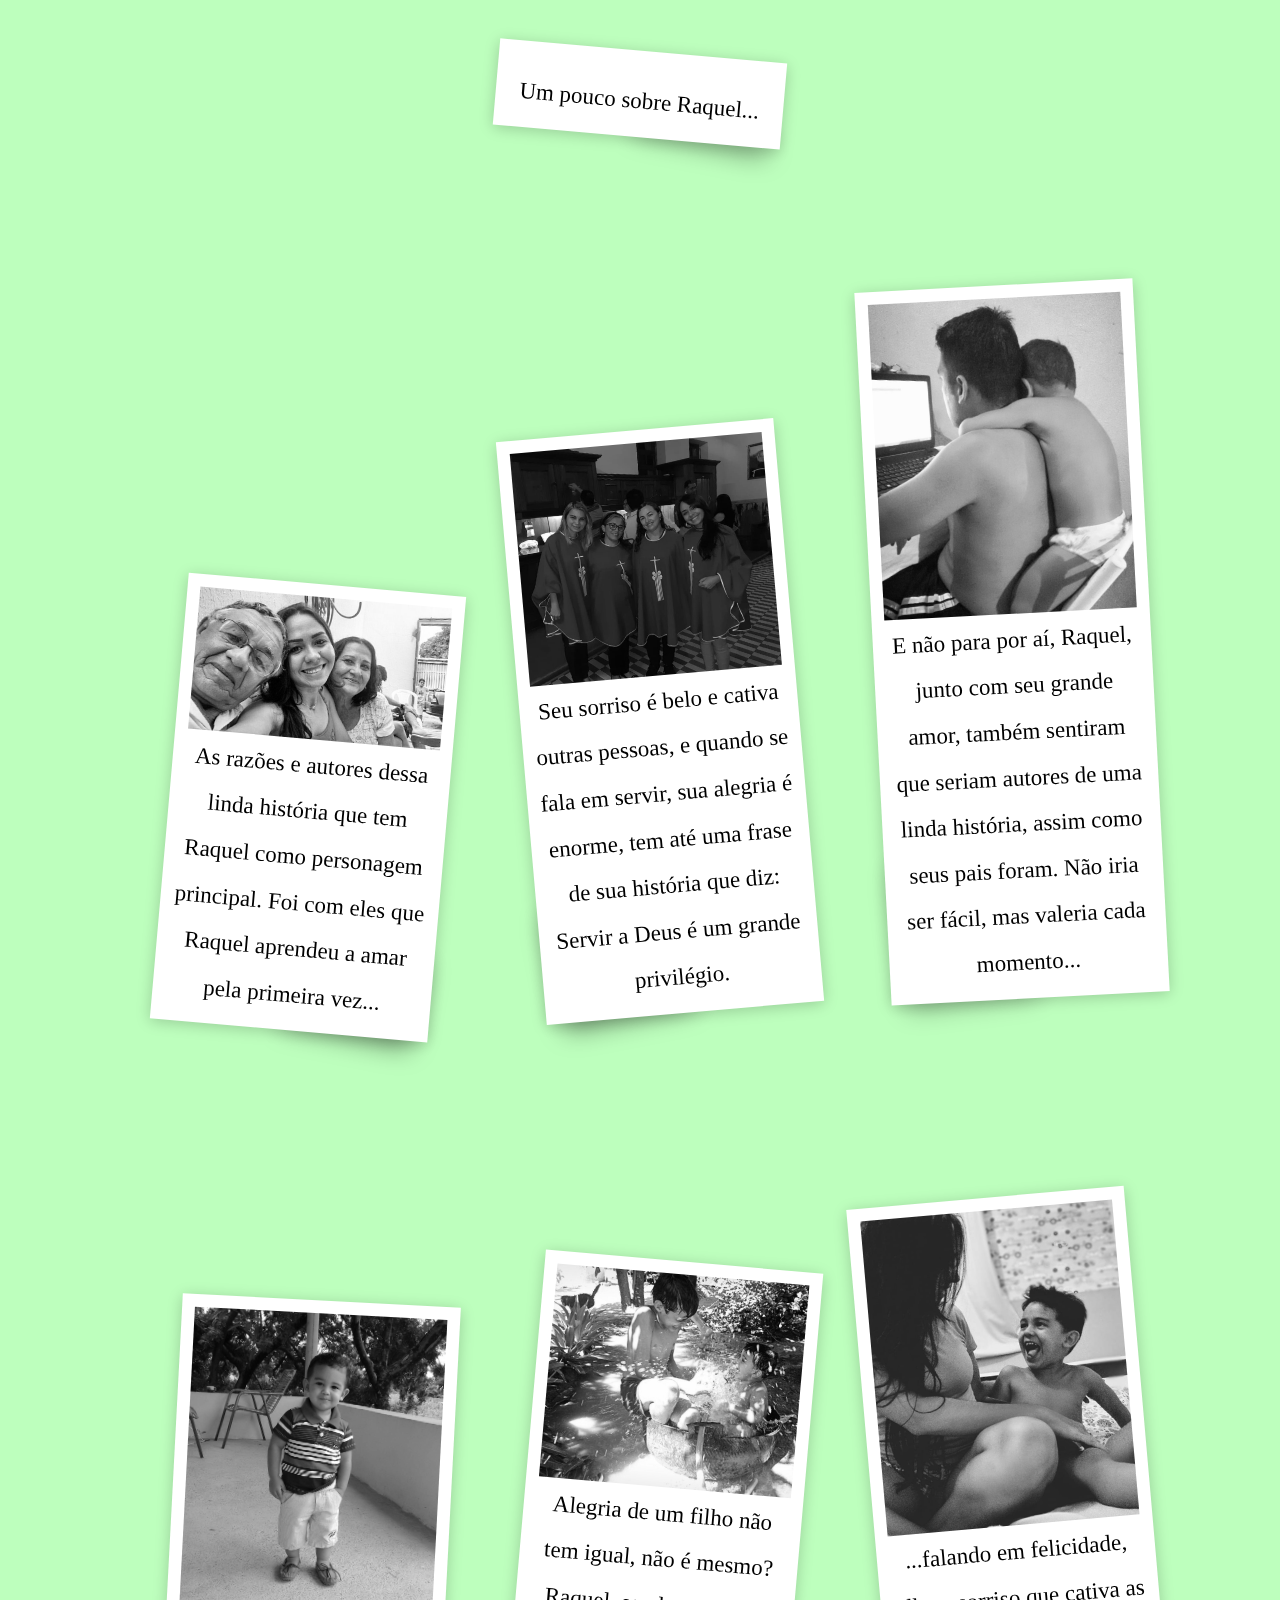
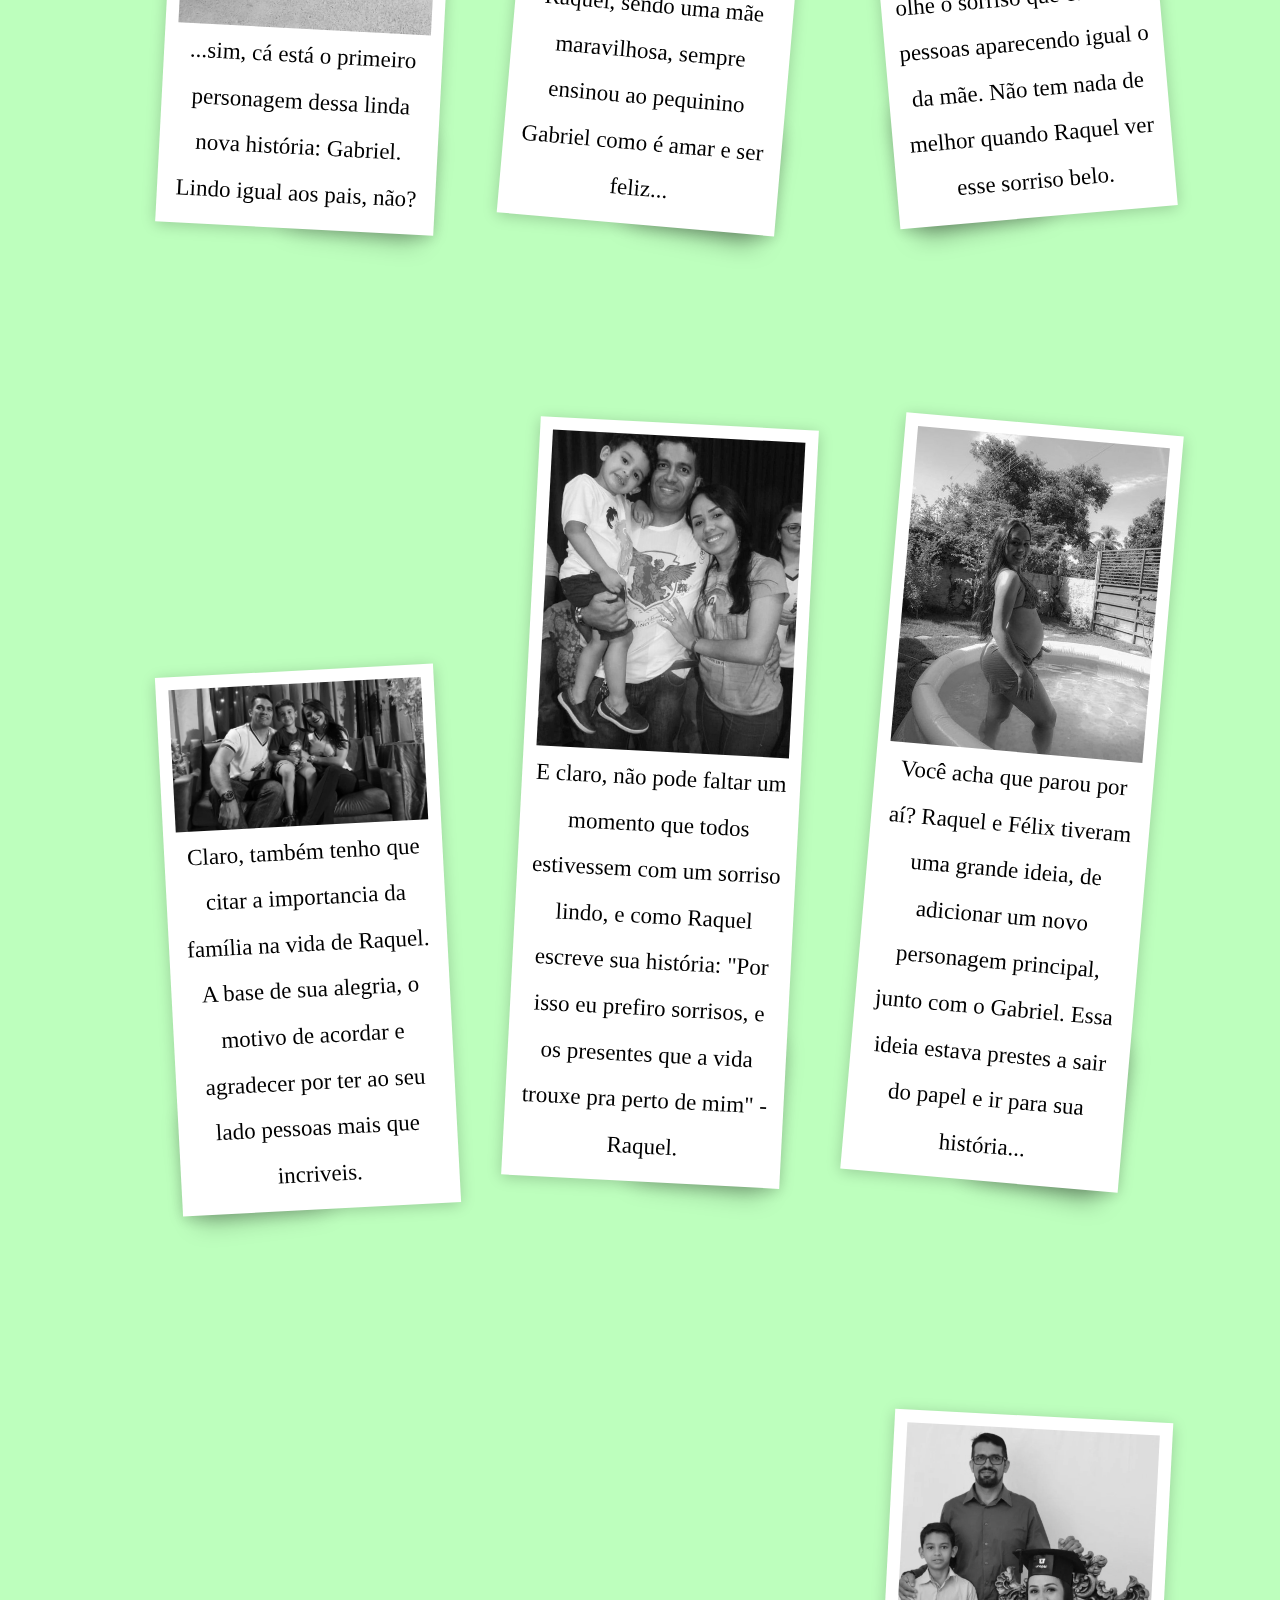
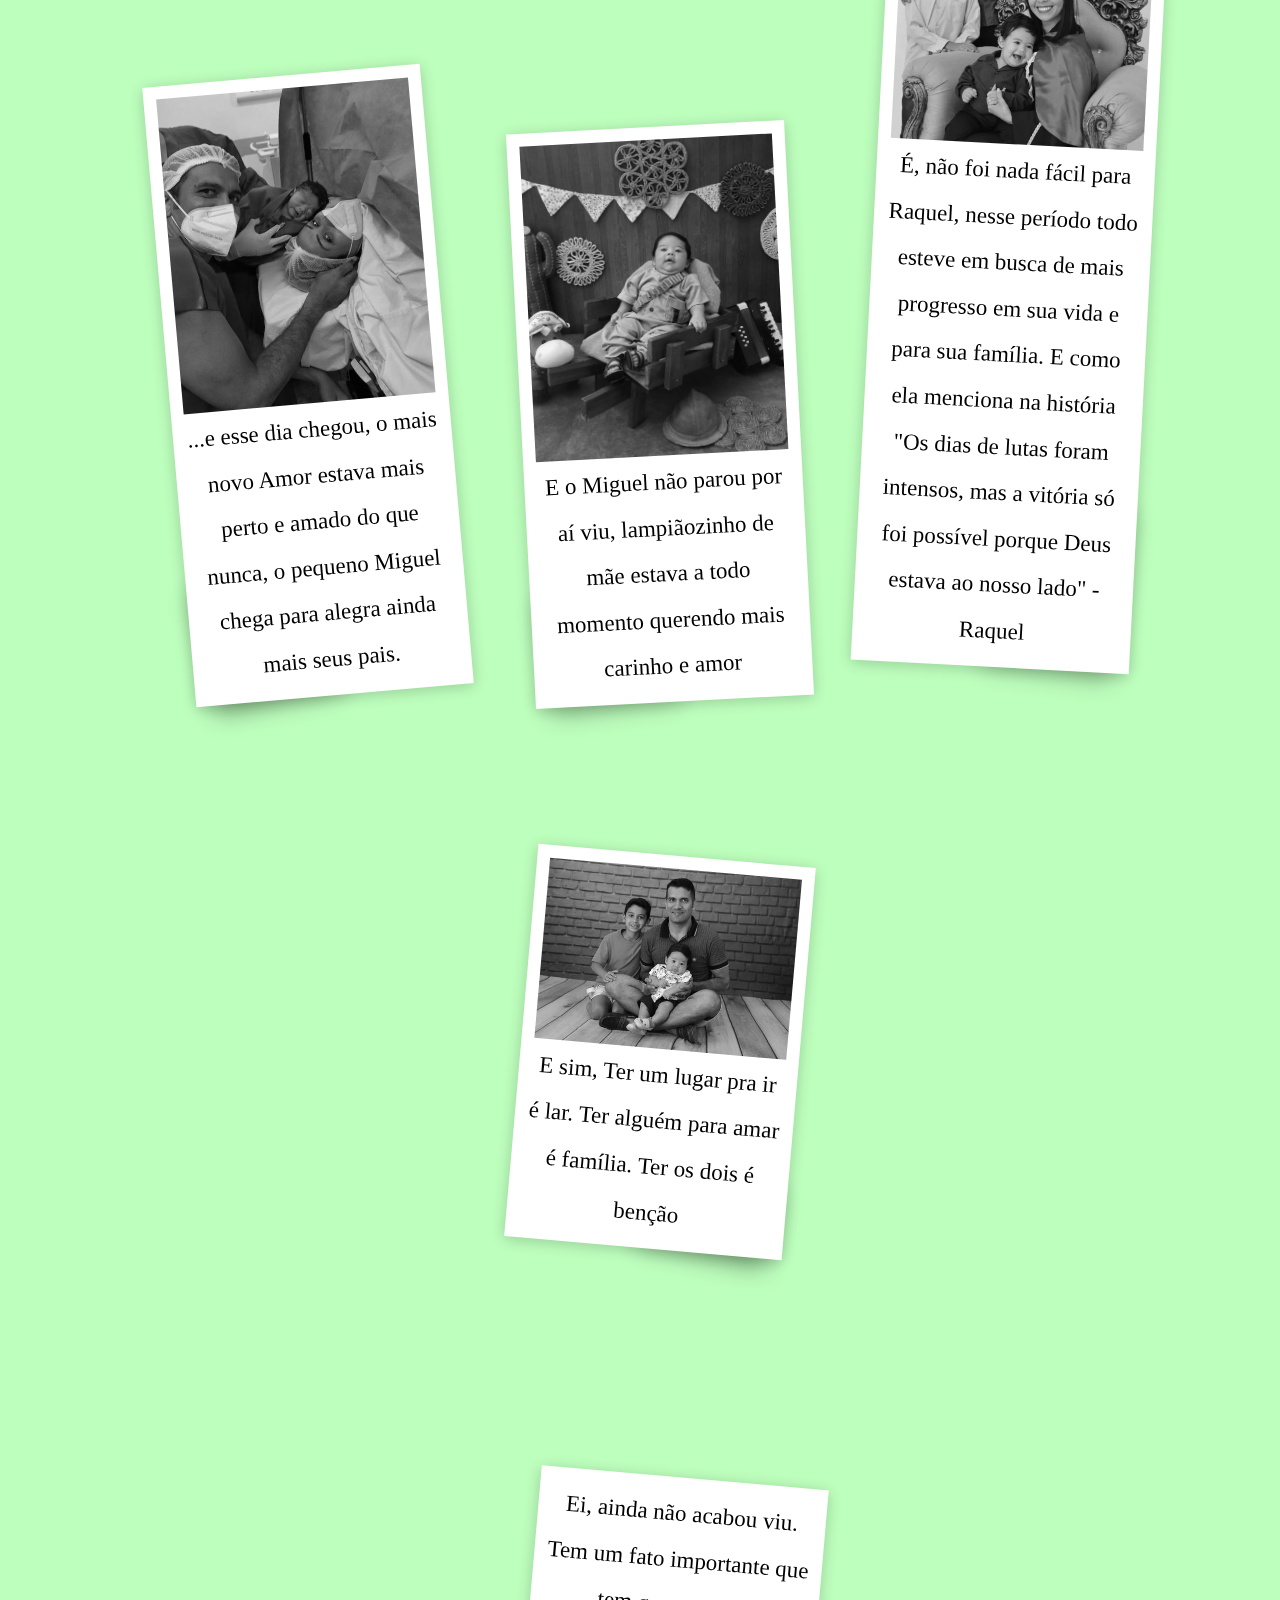
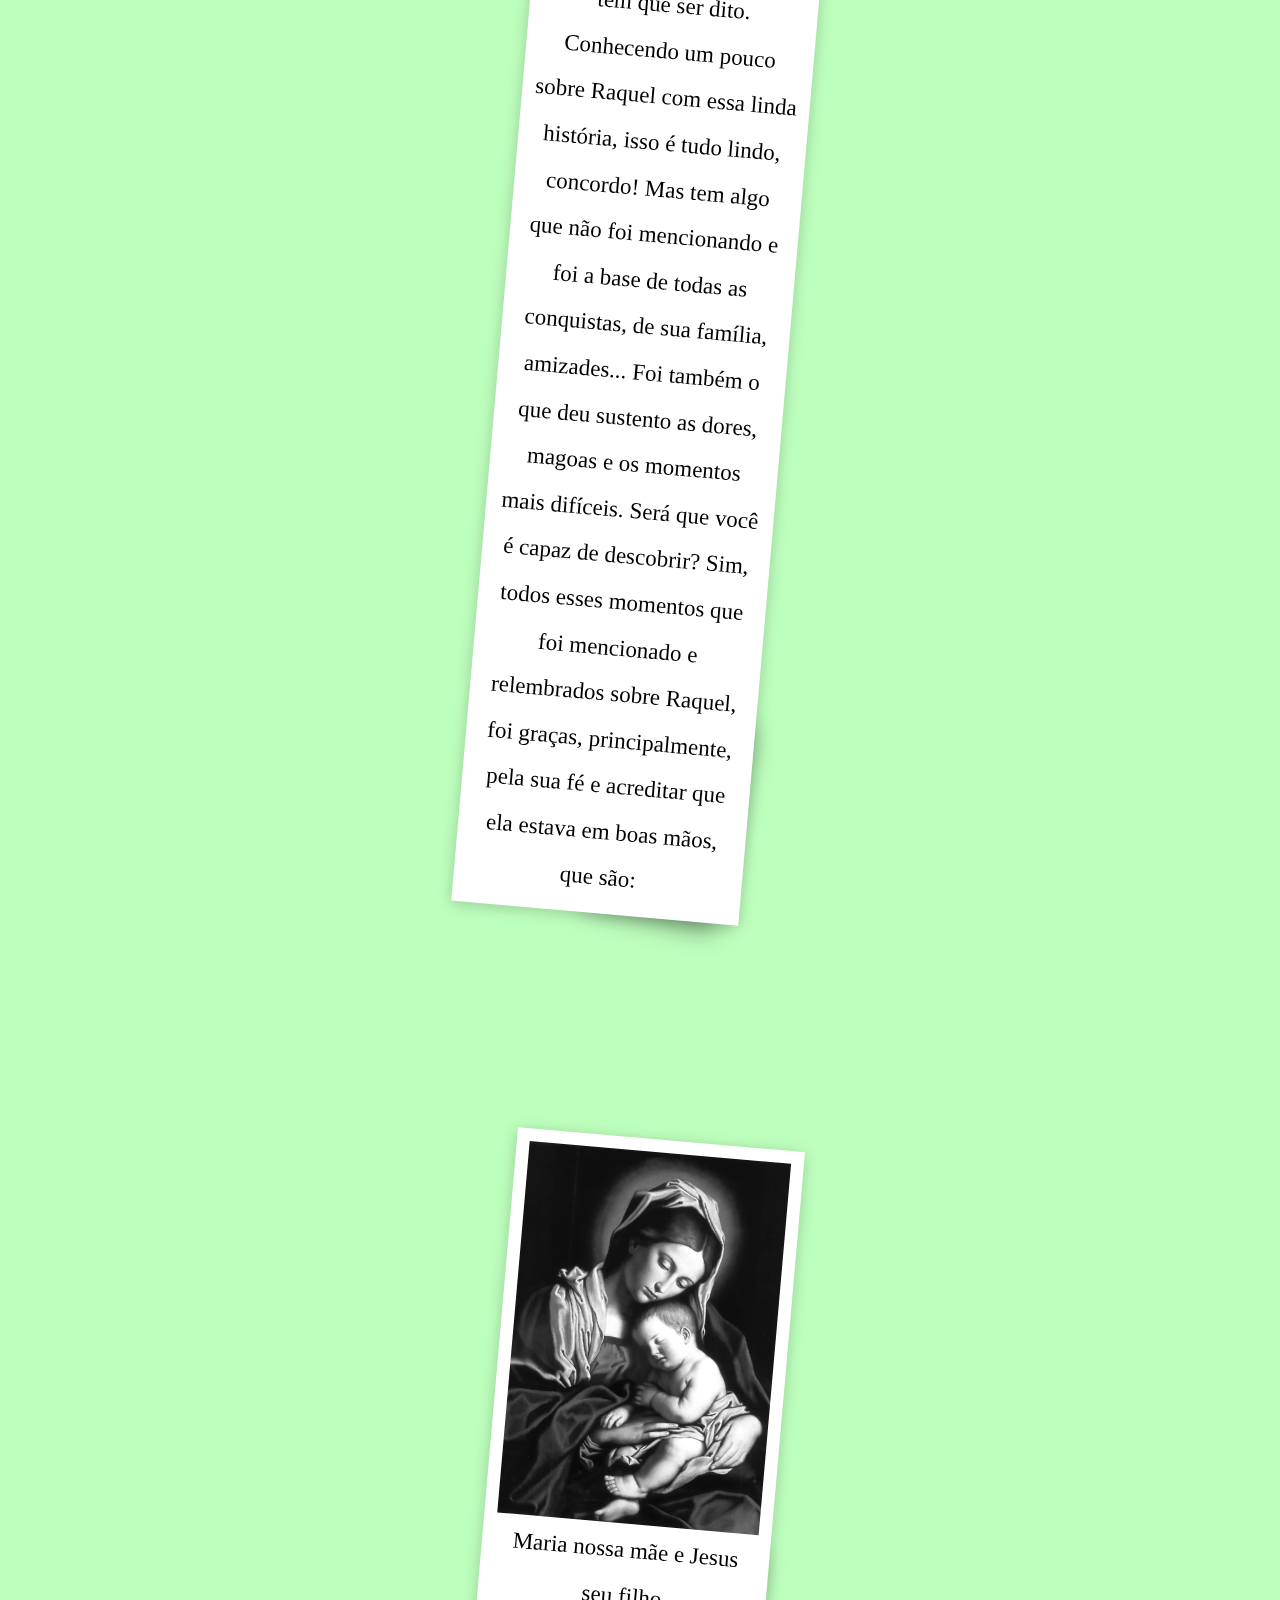
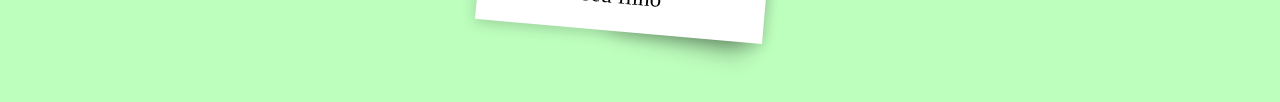
==== index.html @ 4fe65ca6 "atualizo a ordem das imagens e adiciono descrição de cada item" ====
<!DOCTYPE html>
<html lang="pt-BR">

<head>
    <meta charset="UTF-8">
    <meta name="viewport" content="width=device-width, initial-scale=1.0">
    <title>Para você Raquel ❤️</title>
    <link rel="stylesheet" href="assets/css/style.css">
</head>

<body>

    <div class="wrapper">
        <div class="title">
            <li class="item">
                <div>
                    <div class="polaroid"><img src="">
                        <div class="caption">Um pouco sobre Raquel...</div>
                    </div>
                </div>
            </li>
        </div>
        <ul id="photos">
            <!-- Images -->
        </ul>
        <div class="">
            <li class="item">
                <div class="polaroid">
                    <div class="caption">Ei, ainda não acabou viu. Tem um fato importante que tem que ser dito.
                        Conhecendo um pouco sobre Raquel com essa linda história, isso é tudo lindo, concordo! Mas tem
                        algo que não foi mencionando e foi a base de todas as conquistas, de sua família, amizades...
                        Foi também o que deu sustento as dores, magoas e os momentos mais difíceis. Será que você é
                        capaz de descobrir? Sim, todos esses momentos que foi mencionado e relembrados sobre Raquel, foi
                        graças, principalmente, pela sua fé e acreditar que ela estava em boas mãos, que são:</div>
                </div>
            </li>
        </div>
        <div class="">
            <li class="item">
                <div class="polaroid">
                    <img src="assets/images/mariaejesus.jpg" alt="Maria e Jesus">
                    <div class="caption">Maria nossa mãe e Jesus seu filho</div>
                </div>
            </li>
        </div>
    </div>


    <script src="assets/js/jquery.3.7.1.js"></script>
    <script src="assets/js/images.js"></script>
    <script src="assets/js/script.js"></script>
</body>

</html>
---- assets/css/style.css ----
* {
    box-sizing: border-box;
}

body {
    font-family: 'Poor Story', cursive;
    background: #bdffbd;
    overflow-x: hidden;
}

.wrapper {
    width: 100%;
    padding: 0 2rem;
    text-align: center;
}

.polaroid {
    background: #fff;
    padding: 1rem;
    box-shadow: 0 0.2rem 1.2rem rgba(0, 0, 0, 0.2);

}

.polaroid>img {
    max-width: 100%;
    height: auto;
}

.caption {
    font-size: 1.8rem;
    text-align: center;
    line-height: 2em;
}

.item {
    width: 30%;
    display: inline-block;
    margin-top: 2rem;
    filter: grayscale(100%);
}

.item .polaroid:before {
    content: '';
    position: absolute;
    z-index: -1;
    transition: all 0.35s;
}

.item:nth-of-type(4n+1) {
    transform: scale(0.8, 0.8) rotate(5deg);
    transition: all 0.35s;
}

.item:nth-of-type(4n+1) .polaroid:before {
    transform: rotate(6deg);
    height: 20%;
    width: 47%;
    bottom: 30px;
    right: 12px;
    box-shadow: 0 2.1rem 2rem rgba(0, 0, 0, 0.4);
}

.item:nth-of-type(4n+2) {
    transform: scale(0.8, 0.8) rotate(-5deg);
    transition: all 0.35s;
}

.item:nth-of-type(4n+2) .polaroid:before {
    transform: rotate(-6deg);
    height: 20%;
    width: 47%;
    bottom: 30px;
    left: 12px;
    box-shadow: 0 2.1rem 2rem rgba(0, 0, 0, 0.4);
}

.item:nth-of-type(4n+4) {
    transform: scale(0.8, 0.8) rotate(3deg);
    transition: all 0.35s;
}

.item:nth-of-type(4n+4) .polaroid:before {
    transform: rotate(4deg);
    height: 20%;
    width: 47%;
    bottom: 30px;
    right: 12px;
    box-shadow: 0 2.1rem 2rem rgba(0, 0, 0, 0.3);
}

.item:nth-of-type(4n+3) {
    transform: scale(0.8, 0.8) rotate(-3deg);
    transition: all 0.35s;
}

.item:nth-of-type(4n+3) .polaroid:before {
    transform: rotate(-4deg);
    height: 20%;
    width: 47%;
    bottom: 30px;
    left: 12px;
    box-shadow: 0 2.1rem 2rem rgba(0, 0, 0, 0.3);
}

.item:hover {
    filter: none;
    transform: scale(1, 1) rotate(0deg) !important;
    transition: all 0.35s;
}

.item:hover .polaroid:before {
    content: '';
    position: absolute;
    z-index: -1;
    transform: rotate(0deg);
    height: 90%;
    width: 90%;
    bottom: 0%;
    right: 5%;
    box-shadow: 0 1rem 3rem rgba(0, 0, 0, 0.2);
    transition: all 0.35s;
}

@media (max-width: 620px) {
    ul{
        padding: 0 !important;
    }
    .wrapper{
        padding: 0 10px !important;
    }
    .item {
        width: 100%;
        display: block;
    }
    
    .polaroid{
        width: 100%;
    }

    .caption {
        display: flex;
        flex-wrap: wrap;
    }
}
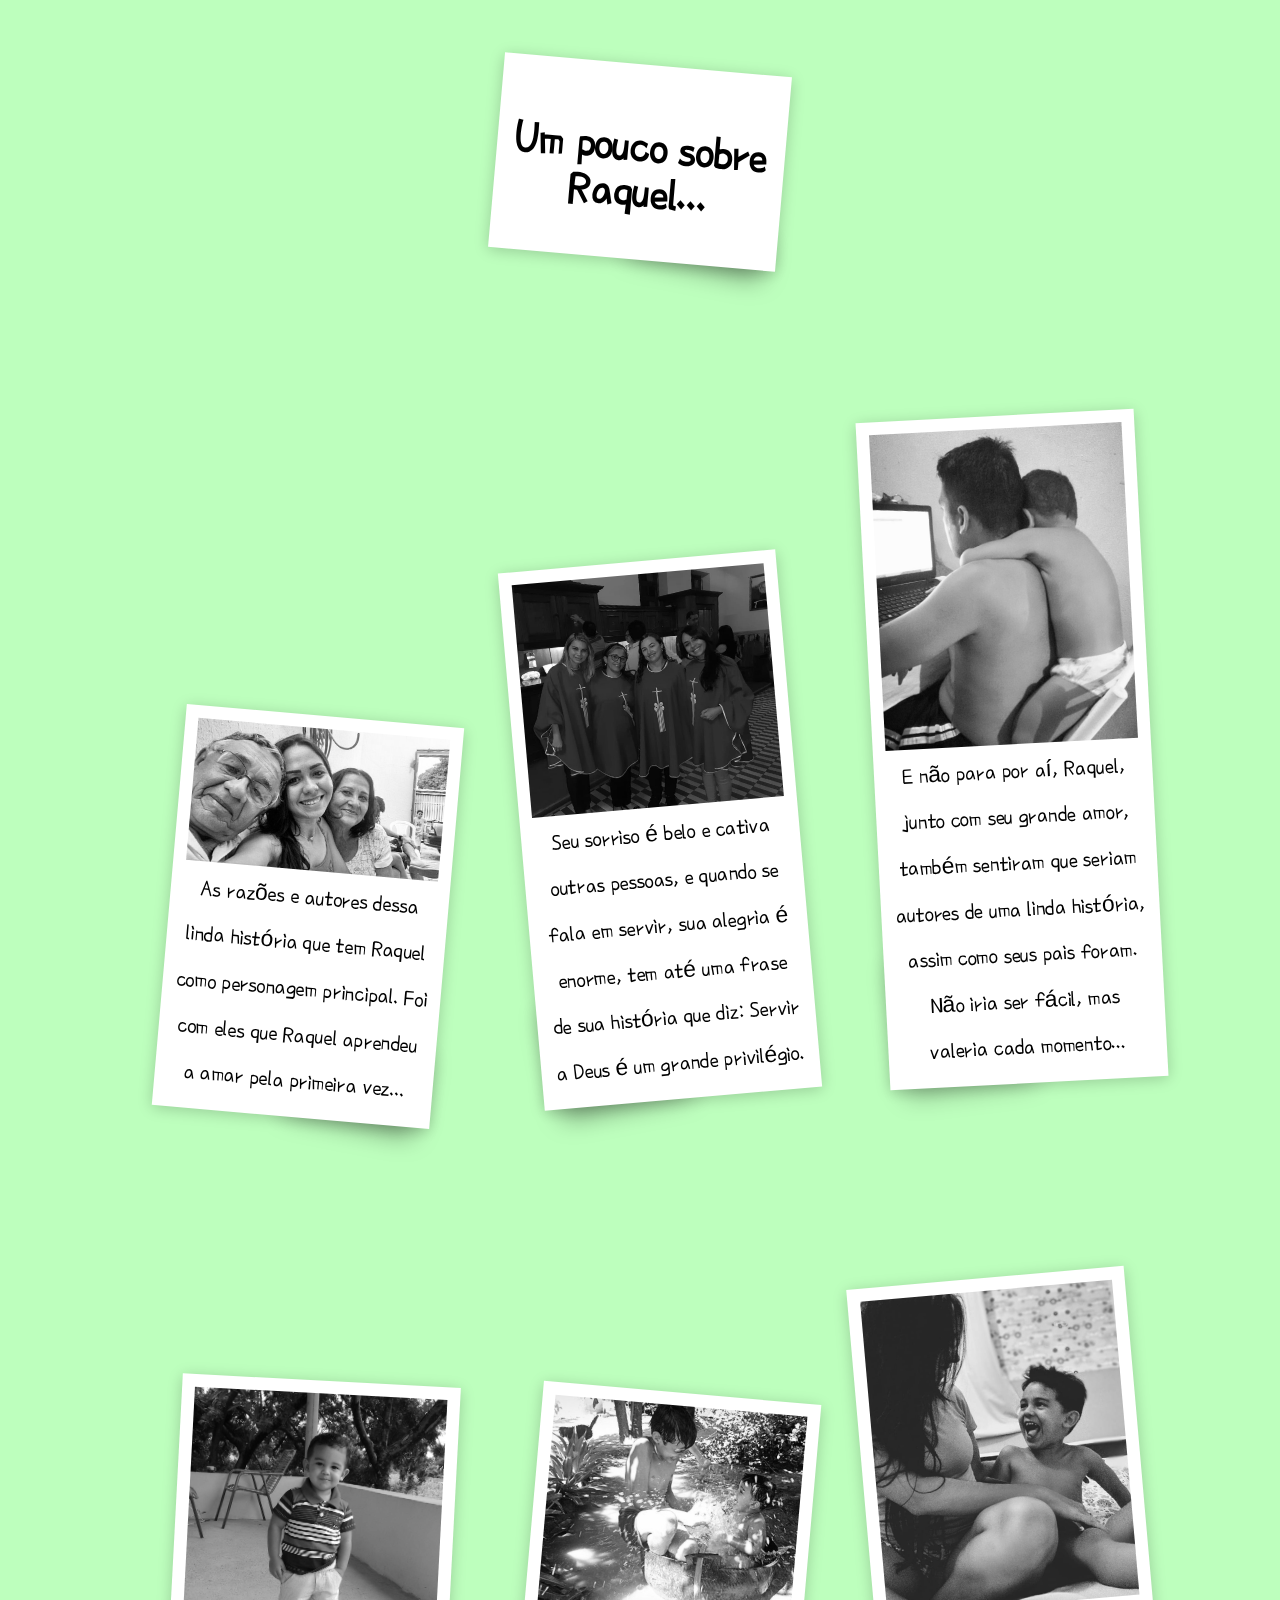
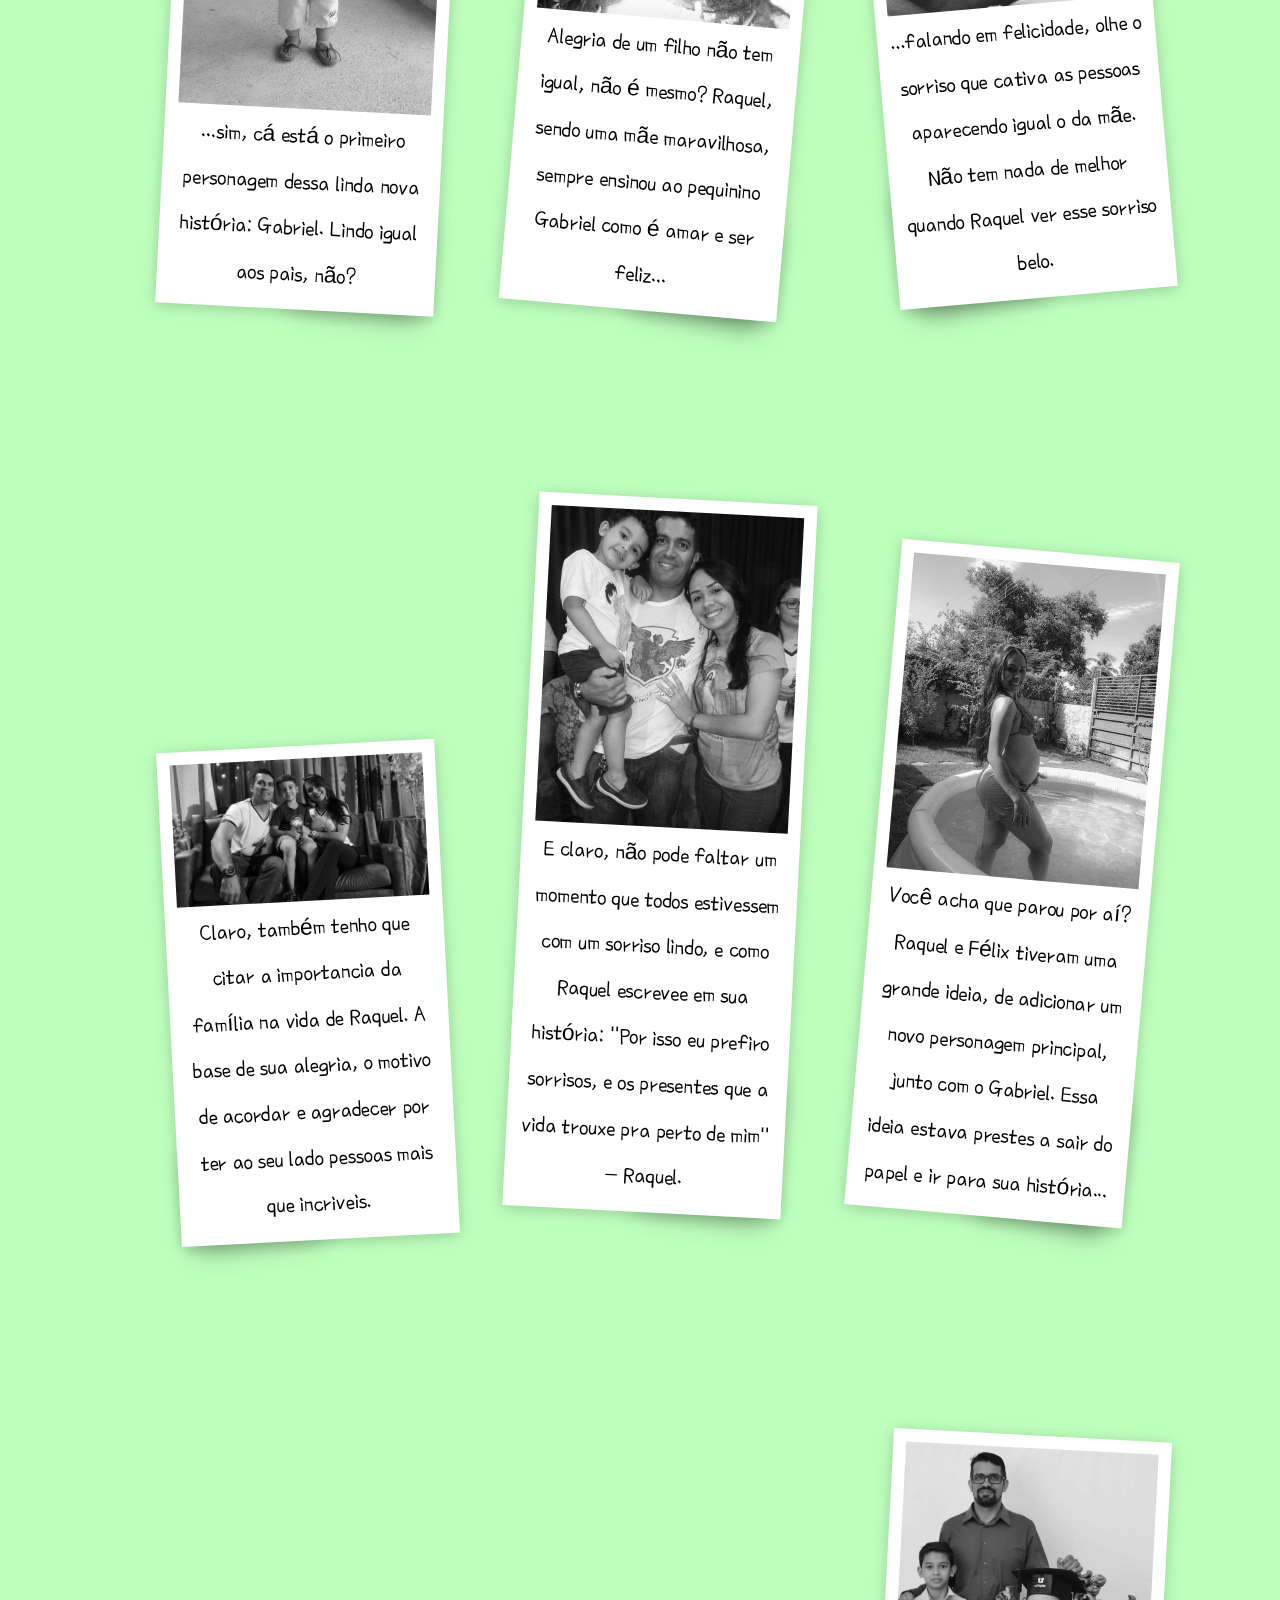
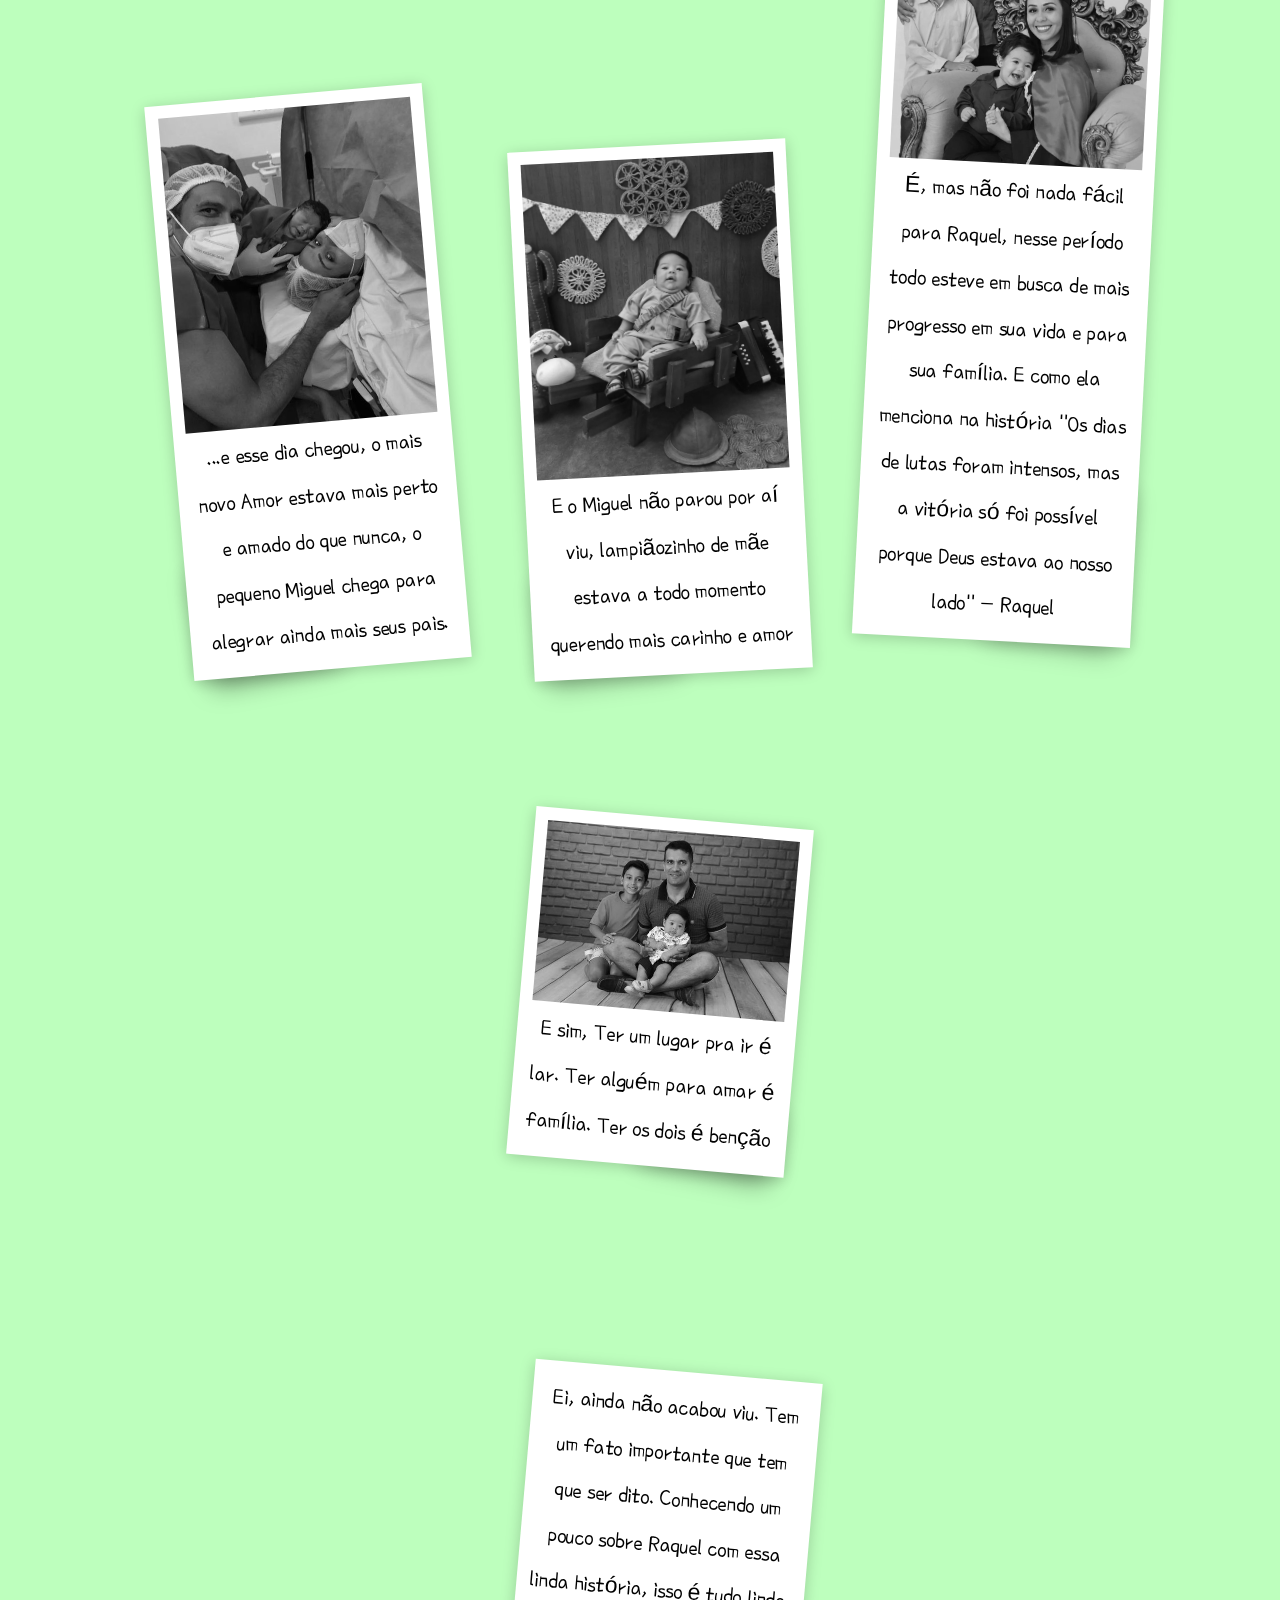
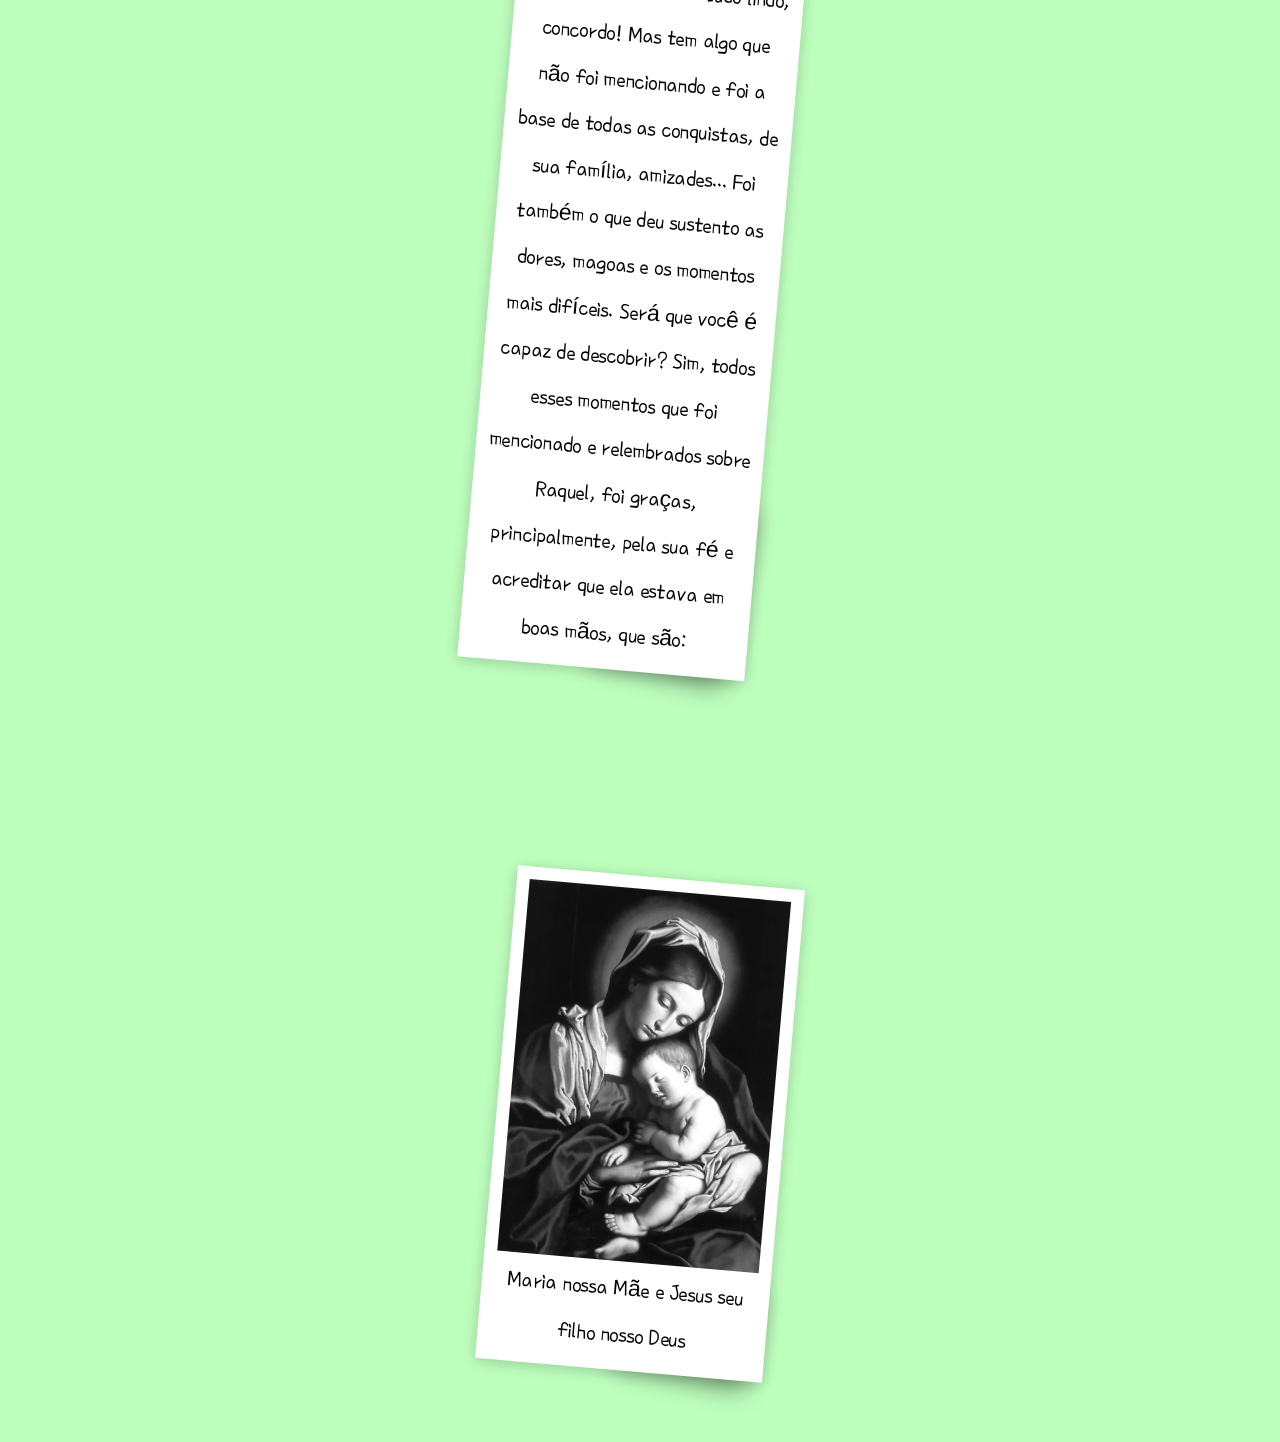
==== commit 2a1a7c52: "ajustes de frase e título" ====
--- a/index.html
+++ b/index.html
@@ -15,7 +15,7 @@
             <li class="item">
                 <div>
                     <div class="polaroid"><img src="">
-                        <div class="caption">Um pouco sobre Raquel...</div>
+                        <div class="caption"><h1>Um pouco sobre Raquel...</h1></div>
                     </div>
                 </div>
             </li>
@@ -39,7 +39,7 @@
             <li class="item">
                 <div class="polaroid">
                     <img src="assets/images/mariaejesus.jpg" alt="Maria e Jesus">
-                    <div class="caption">Maria nossa mãe e Jesus seu filho</div>
+                    <div class="caption">Maria nossa Mãe e Jesus seu filho nosso Deus</div>
                 </div>
             </li>
         </div>
--- a/assets/css/style.css
+++ b/assets/css/style.css
@@ -1,9 +1,11 @@
+@import url('https://fonts.googleapis.com/css2?family=Montserrat:wght@400;500;600;700&family=Poor+Story&display=swap');
+
 * {
     box-sizing: border-box;
 }
 
 body {
-    font-family: 'Poor Story', cursive;
+    font-family: 'Poor Story', sans-serif;
     background: #bdffbd;
     overflow-x: hidden;
 }
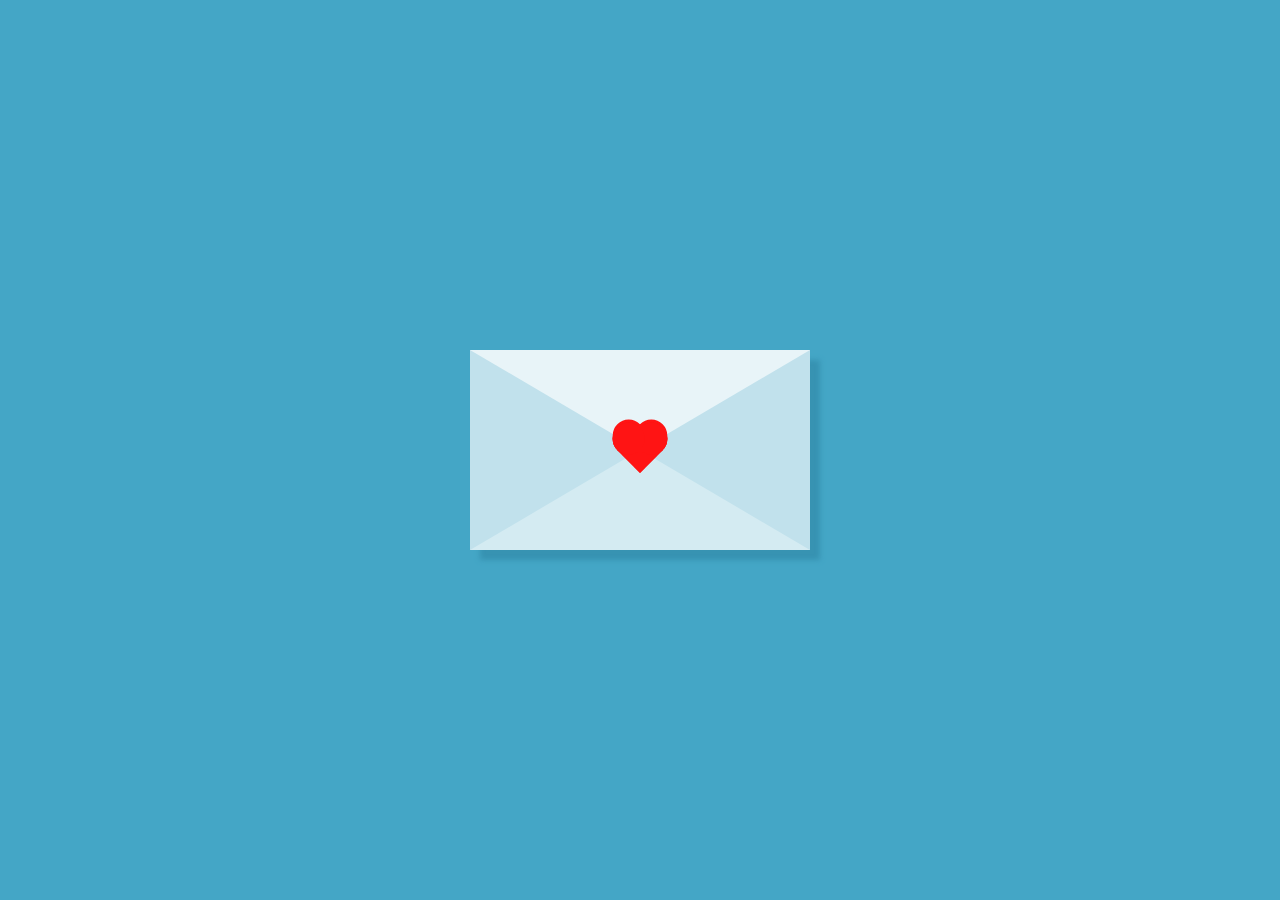
==== commit 2fb8f393: "envio carta e envelop como página principal" ====
--- a/index.html
+++ b/index.html
@@ -5,50 +5,33 @@
     <meta charset="UTF-8">
     <meta name="viewport" content="width=device-width, initial-scale=1.0">
     <title>Para você Raquel ❤️</title>
-    <link rel="stylesheet" href="assets/css/style.css">
+    <link rel="stylesheet" href="assets/css/carta.css">
+    <link rel="stylesheet" href="assets/css/envelope.css">
 </head>
 
 <body>
+    <div id="card">
+        <div class="heart"></div>
+        <div class="heart1"></div>
+        <div class="heart2"></div>
+        <div class="heart3"></div>
+        <div class="heart4"></div>
+    </div>
 
-    <div class="wrapper">
-        <div class="title">
-            <li class="item">
-                <div>
-                    <div class="polaroid"><img src="">
-                        <div class="caption"><h1>Um pouco sobre Raquel...</h1></div>
-                    </div>
+    <div class="wrapper-envelope" id="envelope">
+        <div class="content-envelope">
+            <div class="envelope">
+                <span class="closed-envelope">x</span>
+                </br>
+                <div class="rubber">
+                    Para Raquel
                 </div>
-            </li>
-        </div>
-        <ul id="photos">
-            <!-- Images -->
-        </ul>
-        <div class="">
-            <li class="item">
-                <div class="polaroid">
-                    <div class="caption">Ei, ainda não acabou viu. Tem um fato importante que tem que ser dito.
-                        Conhecendo um pouco sobre Raquel com essa linda história, isso é tudo lindo, concordo! Mas tem
-                        algo que não foi mencionando e foi a base de todas as conquistas, de sua família, amizades...
-                        Foi também o que deu sustento as dores, magoas e os momentos mais difíceis. Será que você é
-                        capaz de descobrir? Sim, todos esses momentos que foi mencionado e relembrados sobre Raquel, foi
-                        graças, principalmente, pela sua fé e acreditar que ela estava em boas mãos, que são:</div>
-                </div>
-            </li>
-        </div>
-        <div class="">
-            <li class="item">
-                <div class="polaroid">
-                    <img src="assets/images/mariaejesus.jpg" alt="Maria e Jesus">
-                    <div class="caption">Maria nossa Mãe e Jesus seu filho nosso Deus</div>
-                </div>
-            </li>
+            </div>
         </div>
     </div>
-
-
-    <script src="assets/js/jquery.3.7.1.js"></script>
-    <script src="assets/js/images.js"></script>
-    <script src="assets/js/script.js"></script>
 </body>
 
+<script src="assets/js/jquery.3.7.1.js"></script>
+<script src="assets/js/envelope.js"></script>
+
 </html>--- a/assets/css/carta.css
+++ b/assets/css/carta.css
@@ -0,0 +1,272 @@
+* {
+    margin: 0;
+    padding: 0;
+    box-sizing: border-box;
+}
+
+body {
+    height: 100vh;
+    display: flex;
+    justify-content: center;
+    align-items: center;
+    background-color: #44a6c6;
+}
+
+#card {
+    width: 0;
+    height: 0;
+    border-top: 100px solid #e8f4f8;
+    border-right: 170px solid #c1e1ec;
+    border-bottom: 100px solid #d4ebf2;
+    border-left: 170px solid #c1e1ec;
+    box-shadow: 10px 10px 5px #3793b2;
+    cursor: pointer;
+}
+
+.heart {
+    width: 32px;
+    height: 32px;
+    background-color: #ff1414;
+    transform: translate(-50%, -50%) rotate(45deg);
+    animation: heartbeat 1.4s infinite;
+}
+
+.heart:before {
+    content: "";
+    position: absolute;
+    top: 0;
+    bottom: 0;
+    width: 100%;
+    height: 100%;
+    background-color: #ff1414;
+    transform: translateY(-50%);
+    border-radius: 50%;
+}
+
+.heart:after {
+    content: "";
+    position: absolute;
+    top: 0;
+    bottom: 0;
+    width: 100%;
+    height: 100%;
+    background-color: #ff1414;
+    transform: translateX(-50%);
+    border-radius: 50%;
+}
+
+@keyframes heartbeat {
+    0% {
+        transform: translate(-50%, -50%) rotate(45deg) scale(1);
+    }
+
+    25% {
+        transform: translate(-50%, -50%) rotate(45deg) scale(1);
+    }
+
+    30% {
+        transform: translate(-50%, -50%) rotate(45deg) scale(1.4);
+    }
+
+    50% {
+        transform: translate(-50%, -50%) rotate(45deg) scale(1.2);
+    }
+
+    70% {
+        transform: translate(-50%, -50%) rotate(45deg) scale(1.4);
+    }
+
+    100% {
+        transform: translate(-50%, -50%) rotate(45deg) scale(1);
+    }
+}
+
+.heart1 {
+    width: 32px;
+    height: 32px;
+    background-color: #ff1414;
+    transform: translate(-50%, -160%) rotate(45deg);
+}
+
+.heart1:before {
+    content: "";
+    position: absolute;
+    top: 0;
+    bottom: 0;
+    width: 100%;
+    height: 100%;
+    background-color: #ff1414;
+    transform: translateY(-50%);
+    border-radius: 50%;
+}
+
+.heart1:after {
+    content: "";
+    position: absolute;
+    top: 0;
+    bottom: 0;
+    width: 100%;
+    height: 100%;
+    background-color: #ff1414;
+    transform: translateX(-50%);
+    border-radius: 50%;
+}
+
+
+.heart1 {
+    animation: heart1 2.5s ease-out 1s infinite;
+}
+
+@keyframes heart1 {
+    0% {
+        transform: translateY(-200%) translateX(0) scale(0.25) rotate(45deg);
+        opacity: 1;
+    }
+
+    100% {
+        transform: translateY(-400%) translateX(0) scale(1) rotate(50deg);
+        opacity: 0;
+    }
+}
+
+.heart2 {
+    width: 32px;
+    height: 32px;
+    background-color: #ff1414;
+    transform: translate(-50%, -250%) rotate(45deg);
+}
+
+.heart2:before {
+    content: "";
+    position: absolute;
+    top: 0;
+    bottom: 0;
+    width: 100%;
+    height: 100%;
+    background-color: #ff1414;
+    transform: translateY(-50%);
+    border-radius: 50%;
+}
+
+.heart2:after {
+    content: "";
+    position: absolute;
+    top: 0;
+    bottom: 0;
+    width: 100%;
+    height: 100%;
+    background-color: #ff1414;
+    transform: translateX(-50%);
+    border-radius: 50%;
+}
+
+.heart2 {
+    animation: heart2 4s ease-out 1s infinite;
+}
+
+@keyframes heart2 {
+    0% {
+        transform: translateY(-300%) translateX(-100%) scale(0.25) rotate(-20deg);
+        opacity: 0.2;
+    }
+
+    100% {
+        transform: translateY(-500%) translateX(-10%) scale(1) rotate(45deg);
+        opacity: 0;
+    }
+}
+
+.heart3 {
+    width: 32px;
+    height: 32px;
+    background-color: #ff1414;
+    transform: translate(-50%, -350%) rotate(45deg);
+}
+
+.heart3:before {
+    content: "";
+    position: absolute;
+    top: 0;
+    bottom: 0;
+    width: 100%;
+    height: 100%;
+    background-color: #ff1414;
+    transform: translateY(-50%);
+    border-radius: 50%;
+}
+
+.heart3:after {
+    content: "";
+    position: absolute;
+    top: 0;
+    bottom: 0;
+    width: 100%;
+    height: 100%;
+    background-color: #ff1414;
+    transform: translateX(-50%);
+    border-radius: 50%;
+}
+
+.heart3 {
+    animation: heart3 2s ease-out 1s infinite;
+}
+
+@keyframes heart3 {
+    0% {
+        transform: translateY(-430%) translateX(-100%) scale(0.25) rotate(20deg);
+        opacity: 0.2;
+    }
+
+    100% {
+        transform: translateY(-650%) translateX(-10%) scale(1) rotate(60deg);
+        opacity: 0;
+    }
+}
+
+.heart4 {
+    width: 32px;
+    height: 32px;
+    background-color: #ff1414;
+    transform: translate(-50%, -450%) rotate(45deg);
+}
+
+.heart4:before {
+    content: "";
+    position: absolute;
+    top: 0;
+    bottom: 0;
+    width: 100%;
+    height: 100%;
+    background-color: #ff1414;
+    transform: translateY(-50%);
+    border-radius: 50%;
+}
+
+.heart4:after {
+    content: "";
+    position: absolute;
+    top: 0;
+    bottom: 0;
+    width: 100%;
+    height: 100%;
+    background-color: #ff1414;
+    transform: translateX(-50%);
+    border-radius: 50%;
+}
+
+
+.heart4 {
+    animation: heart4 2.3s ease-out 1s infinite;
+}
+
+@keyframes heart4 {
+    0% {
+        transform: translateY(-450%) translateX(-100%) scale(0.25) rotate(45deg);
+        opacity: 0.2;
+    }
+
+    100% {
+        transform: translateY(-750%) translateX(-10%) scale(1) rotate(80deg);
+        opacity: 0;
+    }
+}--- a/assets/css/envelope.css
+++ b/assets/css/envelope.css
@@ -0,0 +1,70 @@
+.envelope {
+    position: relative;
+    max-width: 30em;
+    padding: 3em;
+    border: 1em solid transparent;
+    background: linear-gradient(white, white) padding-box,
+        repeating-linear-gradient(-45deg,
+            #C8102E 0, #C8102E 12.5%,
+            #ffffff 0, #ffffff 25%,
+            #3492b8 0, #3492b8 37.5%,
+            #ffffff 0, #ffffff 50%) 0 / 5em 5em;
+    font: 100%/1.6 Baskerville, Palatino, serif;
+
+}
+
+.rubber {
+    box-shadow: 0 0 0 3px blue, 0 0 0 2px blue inset;
+    border: 2px solid transparent;
+    border-radius: 4px;
+    display: inline-block;
+    padding: 5px 2px;
+    line-height: 22px;
+    color: blue;
+    font-size: 24px;
+    font-family: 'Black Ops One', cursive;
+    text-transform: uppercase;
+    text-align: center;
+    opacity: 0.4;
+    width: 150px;
+    transform: rotate(-20deg);
+}
+
+.wrapper-envelope {
+    position: absolute;
+    left: 0;
+    top: 0;
+    width: 100%;
+    height: 100vh;
+    display: none;
+}
+
+.wrapper-envelope.active {
+    display: initial !important;
+}
+
+.content-envelope {
+    width: 100%;
+    height: 100vh;
+    overflow-x: hidden;
+    z-index: 1;
+    display: flex;
+    align-items: center;
+    justify-content: center;
+    background-color: rgba(0, 0, 0, .3);
+}
+
+.closed-envelope{
+    position: absolute;
+    right: 10px;
+    top: 0px;
+    color: rgba(128, 128, 128, .6);
+    font-size: 30px;
+    font-family: cursive;
+    user-select: none;
+    cursor: pointer;
+}
+
+.closed-envelope:hover{
+    color: rgba(128, 128, 128, .9);
+}